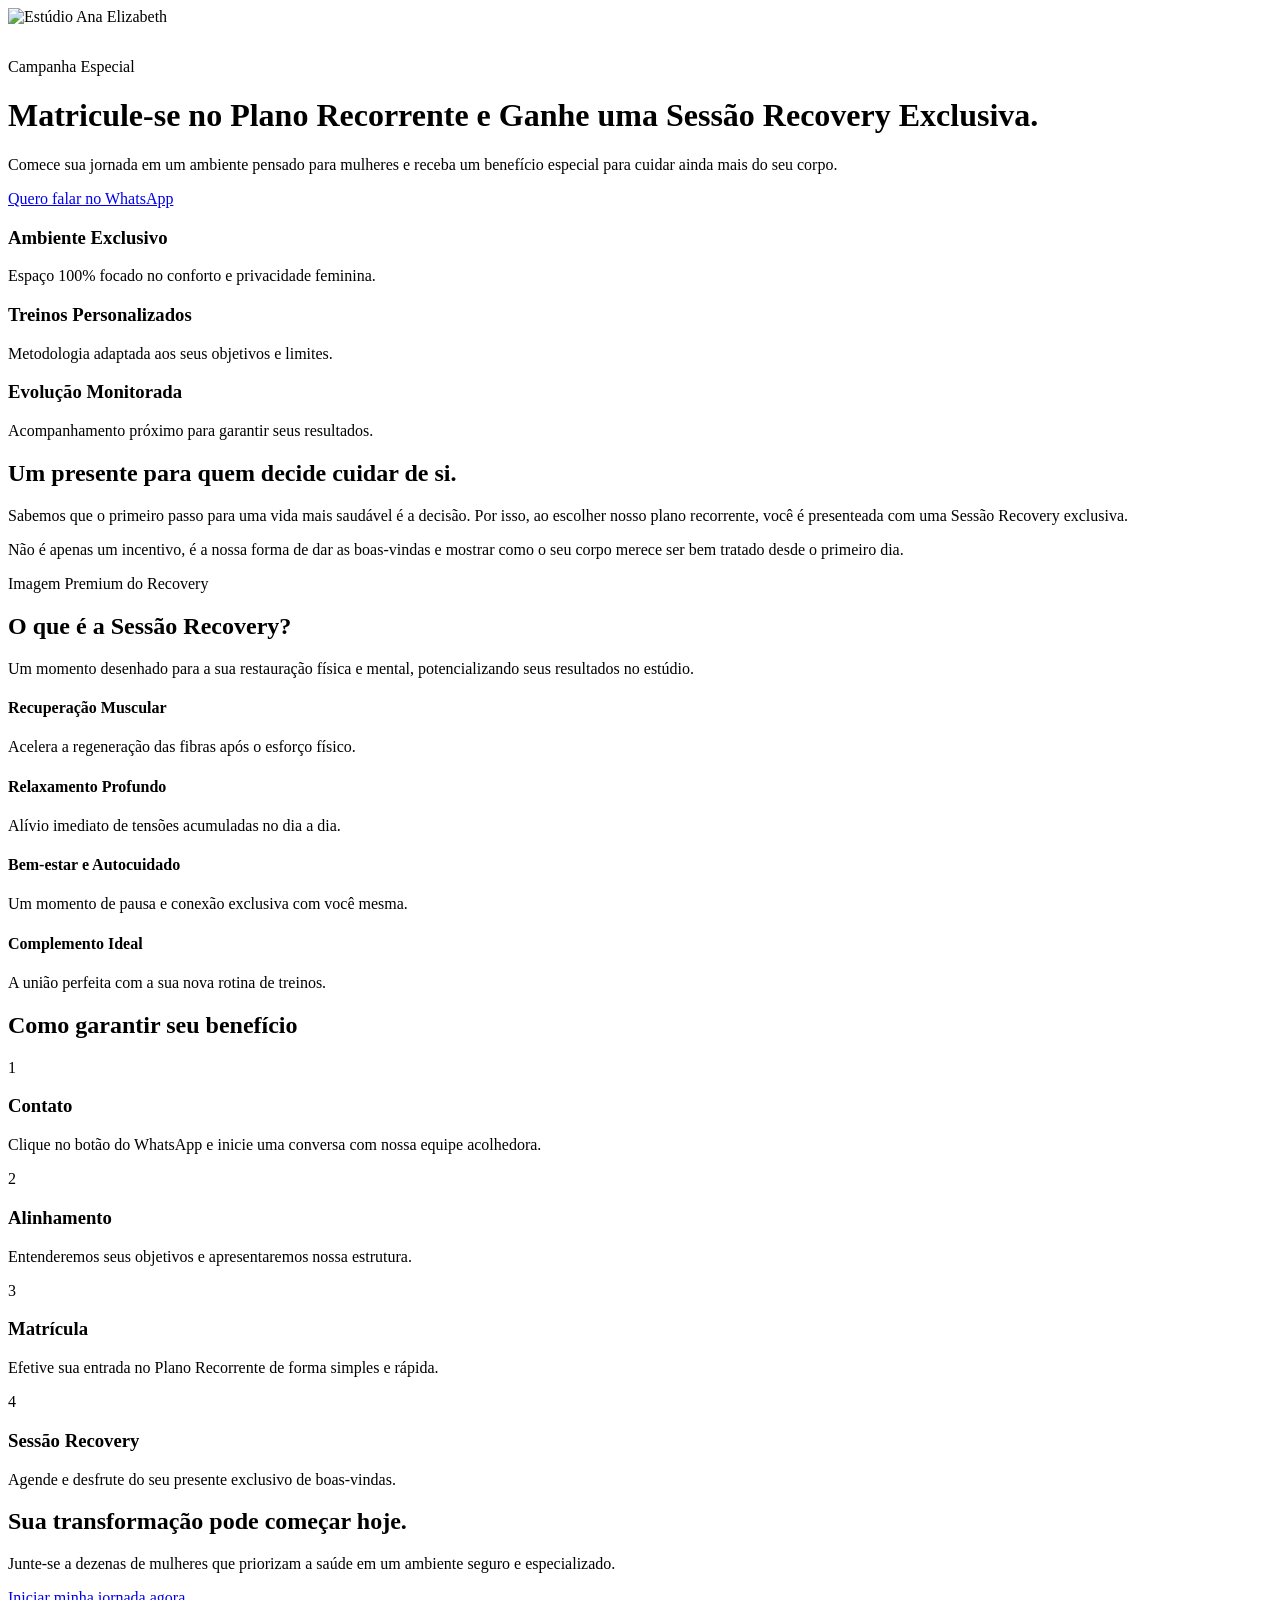
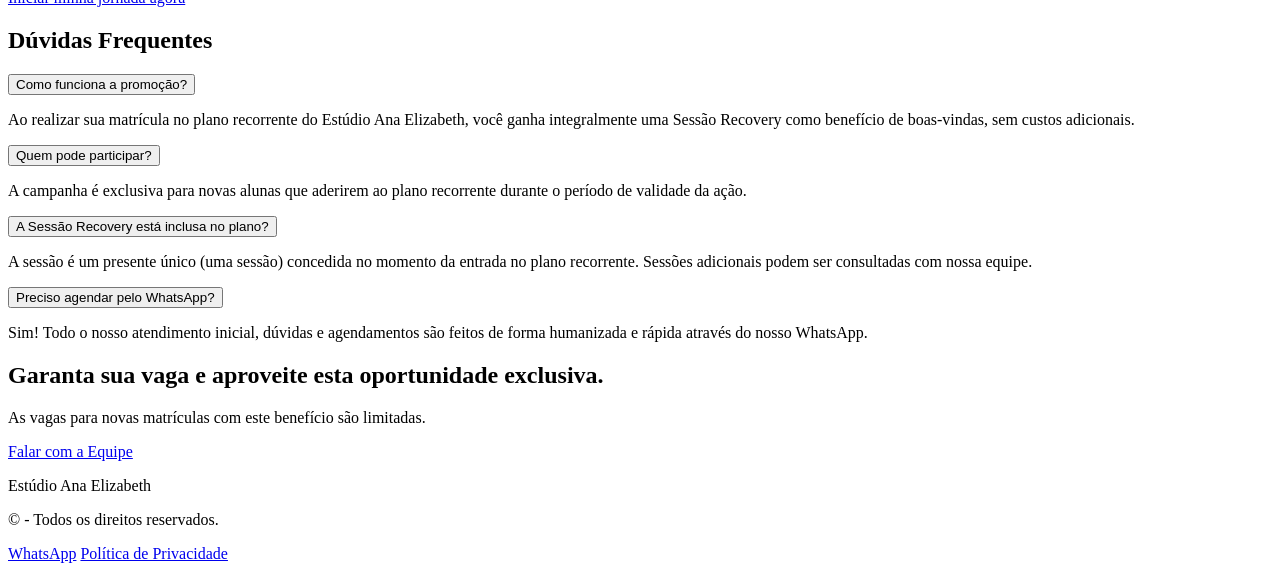
==== promorecovery/index.html @ b17759b6 "HTML index.html" ====
<!DOCTYPE html>
<html lang="pt-BR">
<head>
    <meta charset="UTF-8">
    <meta name="viewport" content="width=device-width, initial-scale=1.0">
    <title>Campanha Especial Recovery | Estúdio Ana Elizabeth</title>
    <meta name="description" content="Matricule-se no Plano Recorrente e Ganhe uma Sessão Recovery Exclusiva. Ambiente premium e exclusivo para mulheres cuidarem da saúde, bem-estar e longevidade.">
    
    <!-- Open Graph / Redes Sociais -->
    <meta property="og:title" content="Campanha Especial Recovery | Estúdio Ana Elizabeth">
    <meta property="og:description" content="Matricule-se no Plano Recorrente e Ganhe uma Sessão Recovery Exclusiva.">
    <meta property="og:type" content="website">
    
    <!-- Tipografia Inter -->
    <link rel="preconnect" href="https://fonts.googleapis.com">
    <link rel="preconnect" href="https://fonts.gstatic.com" crossorigin>
    <link href="https://fonts.googleapis.com/css2?family=Inter:wght@300;400;500;600;700&display=swap" rel="stylesheet">
    
    <!-- Ícones Elegantes (Phosphor Icons) -->
    <script src="https://unpkg.com/@phosphor-icons/web"></script>
    
    <!-- Estilos -->
    <link rel="stylesheet" href="style.css">
</head>
<body>

    <!-- Hero Section -->
    <header class="hero section-padding reveal">
        <div class="container text-center">
            <div class="logo">
                <!-- Placeholder para a Logo. Substitua pelo caminho real da imagem -->
                <img src="logo-estudio.svg" alt="Estúdio Ana Elizabeth" style="max-height: 60px; margin-bottom: 2rem;">
            </div>
            <span class="badge">Campanha Especial</span>
            <h1>Matricule-se no Plano Recorrente e Ganhe uma <span>Sessão Recovery</span> Exclusiva.</h1>
            <p class="subtitle">Comece sua jornada em um ambiente pensado para mulheres e receba um benefício especial para cuidar ainda mais do seu corpo.</p>
            <a href="https://wa.me/5511948718238?text=Ol%C3%A1!%20Vi%20a%20promo%C3%A7%C3%A3o%20da%20Sess%C3%A3o%20Recovery%20e%20gostaria%20de%20saber%20como%20participar." target="_blank" rel="noopener noreferrer" class="btn-primary" aria-label="Falar no WhatsApp">
                <i class="ph ph-whatsapp-logo"></i> Quero falar no WhatsApp
            </a>
        </div>
    </header>

    <!-- Credibilidade -->
    <section class="credibility section-padding reveal">
        <div class="container grid-features">
            <div class="card-feature">
                <i class="ph-light ph-users-three"></i>
                <h3>Ambiente Exclusivo</h3>
                <p>Espaço 100% focado no conforto e privacidade feminina.</p>
            </div>
            <div class="card-feature">
                <i class="ph-light ph-barbell"></i>
                <h3>Treinos Personalizados</h3>
                <p>Metodologia adaptada aos seus objetivos e limites.</p>
            </div>
            <div class="card-feature">
                <i class="ph-light ph-trend-up"></i>
                <h3>Evolução Monitorada</h3>
                <p>Acompanhamento próximo para garantir seus resultados.</p>
            </div>
        </div>
    </section>

    <!-- Sobre a Promoção -->
    <section class="promo-details section-padding reveal">
        <div class="container flex-split">
            <div class="promo-text">
                <h2>Um presente para quem decide cuidar de si.</h2>
                <p>Sabemos que o primeiro passo para uma vida mais saudável é a decisão. Por isso, ao escolher nosso plano recorrente, você é presenteada com uma Sessão Recovery exclusiva.</p>
                <p>Não é apenas um incentivo, é a nossa forma de dar as boas-vindas e mostrar como o seu corpo merece ser bem tratado desde o primeiro dia.</p>
            </div>
            <div class="promo-image">
                <!-- Placeholder: Insira uma foto premium do estúdio ou do espaço de recovery -->
                <div class="image-placeholder">Imagem Premium do Recovery</div>
            </div>
        </div>
    </section>

    <!-- Explicando o Recovery -->
    <section class="recovery-info section-padding reveal">
        <div class="container text-center">
            <h2>O que é a Sessão Recovery?</h2>
            <p class="subtitle">Um momento desenhado para a sua restauração física e mental, potencializando seus resultados no estúdio.</p>
            
            <div class="grid-benefits">
                <div class="benefit-item">
                    <i class="ph-light ph-heartbeat"></i>
                    <h4>Recuperação Muscular</h4>
                    <p>Acelera a regeneração das fibras após o esforço físico.</p>
                </div>
                <div class="benefit-item">
                    <i class="ph-light ph-wind"></i>
                    <h4>Relaxamento Profundo</h4>
                    <p>Alívio imediato de tensões acumuladas no dia a dia.</p>
                </div>
                <div class="benefit-item">
                    <i class="ph-light ph-sparkle"></i>
                    <h4>Bem-estar e Autocuidado</h4>
                    <p>Um momento de pausa e conexão exclusiva com você mesma.</p>
                </div>
                <div class="benefit-item">
                    <i class="ph-light ph-arrows-merge"></i>
                    <h4>Complemento Ideal</h4>
                    <p>A união perfeita com a sua nova rotina de treinos.</p>
                </div>
            </div>
        </div>
    </section>

    <!-- Como Participar (Timeline) -->
    <section class="timeline-section section-padding reveal">
        <div class="container">
            <h2 class="text-center">Como garantir seu benefício</h2>
            <div class="timeline">
                <div class="timeline-item">
                    <div class="timeline-dot">1</div>
                    <div class="timeline-content">
                        <h3>Contato</h3>
                        <p>Clique no botão do WhatsApp e inicie uma conversa com nossa equipe acolhedora.</p>
                    </div>
                </div>
                <div class="timeline-item">
                    <div class="timeline-dot">2</div>
                    <div class="timeline-content">
                        <h3>Alinhamento</h3>
                        <p>Entenderemos seus objetivos e apresentaremos nossa estrutura.</p>
                    </div>
                </div>
                <div class="timeline-item">
                    <div class="timeline-dot">3</div>
                    <div class="timeline-content">
                        <h3>Matrícula</h3>
                        <p>Efetive sua entrada no Plano Recorrente de forma simples e rápida.</p>
                    </div>
                </div>
                <div class="timeline-item">
                    <div class="timeline-dot">4</div>
                    <div class="timeline-content">
                        <h3>Sessão Recovery</h3>
                        <p>Agende e desfrute do seu presente exclusivo de boas-vindas.</p>
                    </div>
                </div>
            </div>
        </div>
    </section>

    <!-- CTA Intermediário -->
    <section class="cta-mid section-padding reveal">
        <div class="container text-center bg-card-accent rounded-box">
            <h2>Sua transformação pode começar hoje.</h2>
            <p>Junte-se a dezenas de mulheres que priorizam a saúde em um ambiente seguro e especializado.</p>
            <a href="https://wa.me/5511948718238?text=Ol%C3%A1!%20Vi%20a%20promo%C3%A7%C3%A3o%20da%20Sess%C3%A3o%20Recovery%20e%20gostaria%20de%20saber%20como%20participar." target="_blank" rel="noopener noreferrer" class="btn-primary large mt-2">
                Iniciar minha jornada agora
            </a>
        </div>
    </section>

    <!-- FAQ -->
    <section class="faq section-padding reveal">
        <div class="container">
            <h2 class="text-center">Dúvidas Frequentes</h2>
            <div class="accordion">
                <div class="accordion-item">
                    <button class="accordion-header" aria-expanded="false">
                        Como funciona a promoção?
                        <i class="ph ph-caret-down"></i>
                    </button>
                    <div class="accordion-body">
                        <p>Ao realizar sua matrícula no plano recorrente do Estúdio Ana Elizabeth, você ganha integralmente uma Sessão Recovery como benefício de boas-vindas, sem custos adicionais.</p>
                    </div>
                </div>
                <div class="accordion-item">
                    <button class="accordion-header" aria-expanded="false">
                        Quem pode participar?
                        <i class="ph ph-caret-down"></i>
                    </button>
                    <div class="accordion-body">
                        <p>A campanha é exclusiva para novas alunas que aderirem ao plano recorrente durante o período de validade da ação.</p>
                    </div>
                </div>
                <div class="accordion-item">
                    <button class="accordion-header" aria-expanded="false">
                        A Sessão Recovery está inclusa no plano?
                        <i class="ph ph-caret-down"></i>
                    </button>
                    <div class="accordion-body">
                        <p>A sessão é um presente único (uma sessão) concedida no momento da entrada no plano recorrente. Sessões adicionais podem ser consultadas com nossa equipe.</p>
                    </div>
                </div>
                <div class="accordion-item">
                    <button class="accordion-header" aria-expanded="false">
                        Preciso agendar pelo WhatsApp?
                        <i class="ph ph-caret-down"></i>
                    </button>
                    <div class="accordion-body">
                        <p>Sim! Todo o nosso atendimento inicial, dúvidas e agendamentos são feitos de forma humanizada e rápida através do nosso WhatsApp.</p>
                    </div>
                </div>
            </div>
        </div>
    </section>

    <!-- CTA Final -->
    <section class="cta-final section-padding reveal">
        <div class="container text-center">
            <h2>Garanta sua vaga e aproveite esta oportunidade exclusiva.</h2>
            <p class="subtitle">As vagas para novas matrículas com este benefício são limitadas.</p>
            <a href="https://wa.me/5511948718238?text=Ol%C3%A1!%20Vi%20a%20promo%C3%A7%C3%A3o%20da%20Sess%C3%A3o%20Recovery%20e%20gostaria%20de%20saber%20como%20participar." target="_blank" rel="noopener noreferrer" class="btn-primary huge pulse">
                <i class="ph ph-whatsapp-logo"></i> Falar com a Equipe
            </a>
        </div>
    </section>

    <!-- Rodapé -->
    <footer class="footer text-center">
        <div class="container">
            <p class="brand-footer">Estúdio Ana Elizabeth</p>
            <p class="copyright">&copy; <span id="year"></span> - Todos os direitos reservados.</p>
            <div class="footer-links">
                <a href="https://wa.me/5511948718238" target="_blank">WhatsApp</a>
                <a href="#">Política de Privacidade</a>
            </div>
        </div>
    </footer>

    <script src="script.js"></script>
</body>
</html>
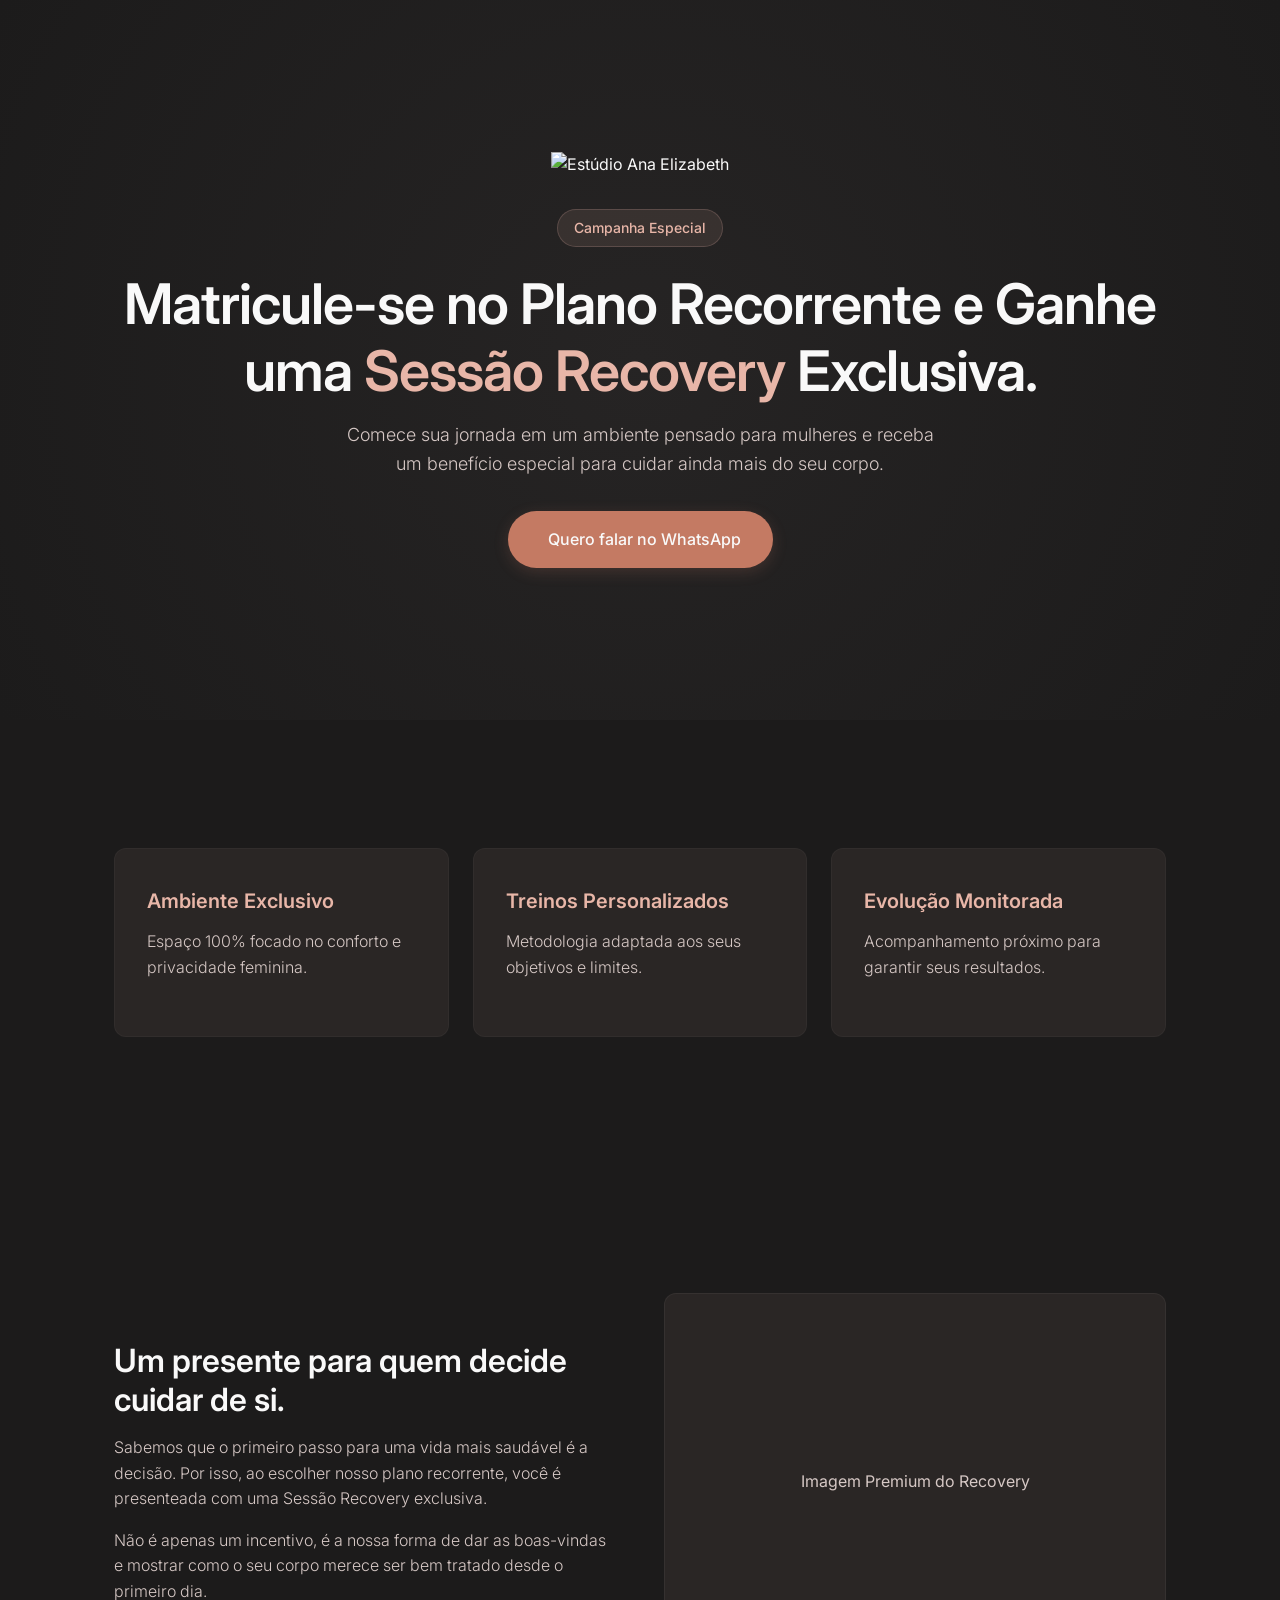
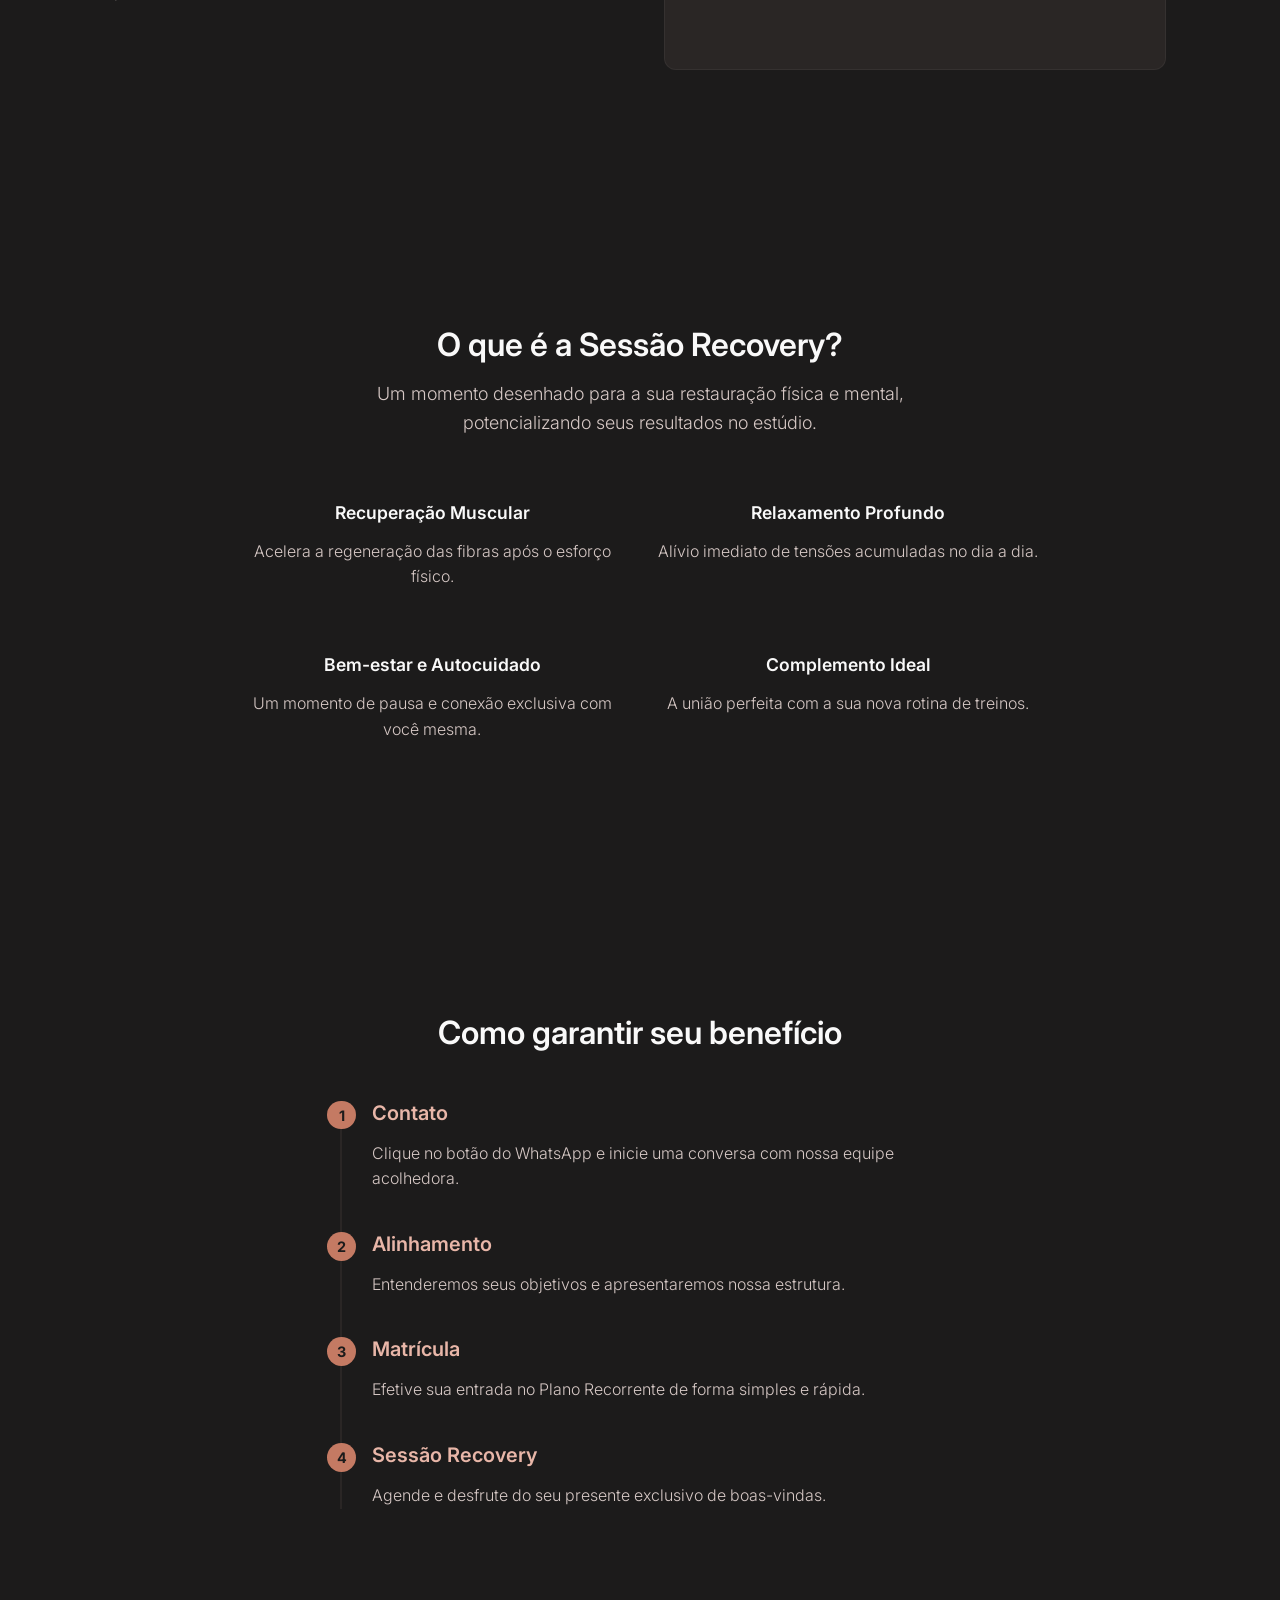
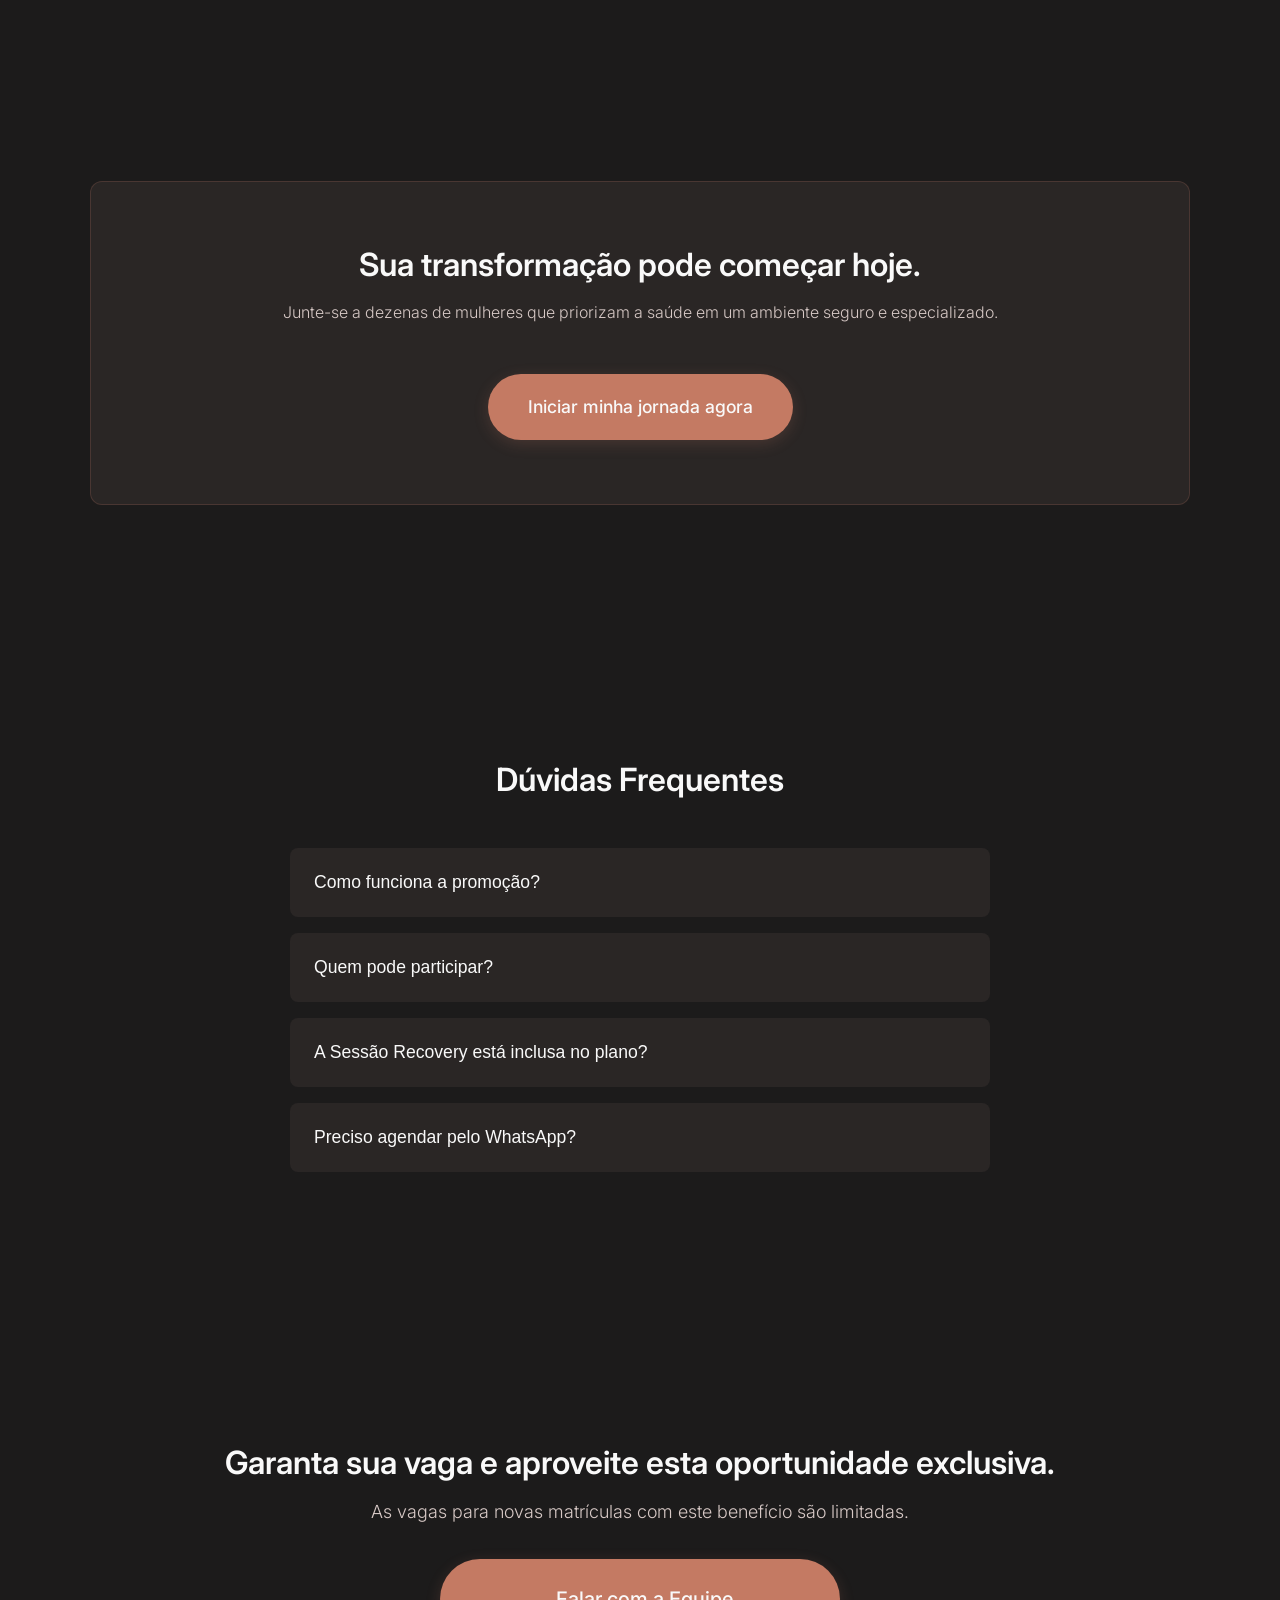
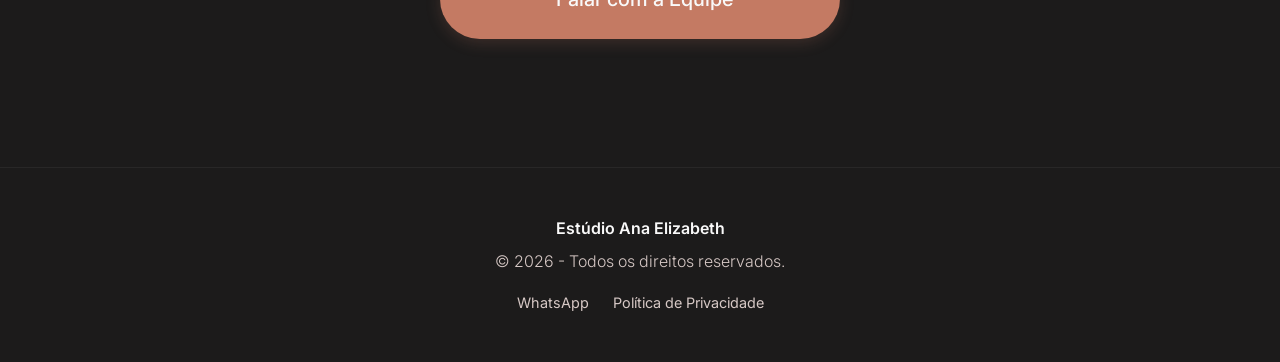
==== commit cdb7b0f1: "Update index.html" ====
--- a/promorecovery/index.html
+++ b/promorecovery/index.html
@@ -20,7 +20,7 @@
     <script src="https://unpkg.com/@phosphor-icons/web"></script>
     
     <!-- Estilos -->
-    <link rel="stylesheet" href="style.css">
+    <link rel="stylesheet" href="CSS style.css">
 </head>
 <body>
 
@@ -223,6 +223,6 @@
         </div>
     </footer>
 
-    <script src="script.js"></script>
+    <script src="JavaScript.js"></script>
 </body>
 </html>
--- a/promorecovery/CSS style.css
+++ b/promorecovery/CSS style.css
@@ -0,0 +1,394 @@
+/* ==========================================================================
+   Variáveis e Reset
+   ========================================================================== */
+   :root {
+    --bg-main: #1C1B1B;
+    --bg-card: #2A2625;
+    --accent: #C47A63;
+    --accent-hover: #b06b55;
+    --accent-light: #E8B6A8;
+    --text-main: #F9F9F9;
+    --text-sec: #D6C8C5;
+    --border-radius: 12px;
+    --transition: 0.3s cubic-bezier(0.25, 0.8, 0.25, 1);
+}
+
+* {
+    margin: 0;
+    padding: 0;
+    box-sizing: border-box;
+}
+
+html {
+    scroll-behavior: smooth;
+}
+
+body {
+    font-family: 'Inter', sans-serif;
+    background-color: var(--bg-main);
+    color: var(--text-main);
+    line-height: 1.6;
+    -webkit-font-smoothing: antialiased;
+}
+
+/* ==========================================================================
+   Tipografia
+   ========================================================================== */
+h1, h2, h3, h4 {
+    font-weight: 600;
+    line-height: 1.2;
+    margin-bottom: 1rem;
+}
+
+h1 {
+    font-size: 2.5rem;
+    letter-spacing: -1px;
+}
+
+h1 span {
+    color: var(--accent-light);
+}
+
+h2 { font-size: 2rem; }
+h3 { font-size: 1.25rem; color: var(--accent-light); }
+h4 { font-size: 1.1rem; margin-top: 1rem; color: var(--text-main); }
+
+p {
+    color: var(--text-sec);
+    margin-bottom: 1rem;
+    font-size: 1rem;
+    font-weight: 300;
+}
+
+.subtitle {
+    font-size: 1.125rem;
+    max-width: 600px;
+    margin: 0 auto 2rem auto;
+}
+
+.text-center { text-align: center; }
+
+/* ==========================================================================
+   Layout e Estrutura
+   ========================================================================== */
+.container {
+    width: 100%;
+    max-width: 1100px;
+    margin: 0 auto;
+    padding: 0 1.5rem;
+}
+
+.section-padding {
+    padding: 5rem 0;
+}
+
+.mt-2 { margin-top: 2rem; }
+
+/* ==========================================================================
+   Componentes
+   ========================================================================== */
+/* Botões */
+.btn-primary {
+    display: inline-flex;
+    align-items: center;
+    justify-content: center;
+    gap: 0.5rem;
+    background-color: var(--accent);
+    color: var(--text-main);
+    text-decoration: none;
+    padding: 1rem 2rem;
+    border-radius: 50px;
+    font-weight: 500;
+    font-size: 1rem;
+    transition: var(--transition);
+    border: none;
+    cursor: pointer;
+    box-shadow: 0 4px 15px rgba(196, 122, 99, 0.2);
+}
+
+.btn-primary:hover {
+    background-color: var(--accent-hover);
+    transform: translateY(-3px);
+    box-shadow: 0 8px 25px rgba(196, 122, 99, 0.4);
+}
+
+.btn-primary.large {
+    padding: 1.2rem 2.5rem;
+    font-size: 1.1rem;
+}
+
+.btn-primary.huge {
+    padding: 1.5rem 3rem;
+    font-size: 1.25rem;
+    width: 100%;
+    max-width: 400px;
+}
+
+/* Badge */
+.badge {
+    display: inline-block;
+    background-color: rgba(232, 182, 168, 0.1);
+    color: var(--accent-light);
+    padding: 0.4rem 1rem;
+    border-radius: 20px;
+    font-size: 0.875rem;
+    font-weight: 500;
+    margin-bottom: 1.5rem;
+    border: 1px solid rgba(232, 182, 168, 0.2);
+}
+
+/* ==========================================================================
+   Seções Específicas
+   ========================================================================== */
+/* Hero */
+.hero {
+    min-height: 80vh;
+    display: flex;
+    align-items: center;
+    background: radial-gradient(circle at center, #262424 0%, var(--bg-main) 100%);
+    padding-top: 6rem;
+}
+
+/* Cards Credibilidade */
+.grid-features {
+    display: grid;
+    grid-template-columns: 1fr;
+    gap: 1.5rem;
+}
+
+.card-feature {
+    background-color: var(--bg-card);
+    padding: 2.5rem 2rem;
+    border-radius: var(--border-radius);
+    transition: var(--transition);
+    border: 1px solid rgba(255,255,255,0.03);
+}
+
+.card-feature:hover {
+    transform: translateY(-5px);
+    border-color: rgba(196, 122, 99, 0.3);
+}
+
+.card-feature i {
+    font-size: 2.5rem;
+    color: var(--accent);
+    margin-bottom: 1.5rem;
+}
+
+/* Split Section (Promo) */
+.flex-split {
+    display: flex;
+    flex-direction: column;
+    gap: 3rem;
+    align-items: center;
+}
+
+.image-placeholder {
+    width: 100%;
+    aspect-ratio: 4/3;
+    background-color: var(--bg-card);
+    border-radius: var(--border-radius);
+    display: flex;
+    align-items: center;
+    justify-content: center;
+    color: var(--text-sec);
+    border: 1px solid rgba(255,255,255,0.05);
+}
+
+/* Grid Benefícios Recovery */
+.grid-benefits {
+    display: grid;
+    grid-template-columns: 1fr;
+    gap: 2rem;
+    margin-top: 3rem;
+}
+
+.benefit-item i {
+    font-size: 2rem;
+    color: var(--accent-light);
+}
+
+/* Timeline */
+.timeline {
+    position: relative;
+    max-width: 600px;
+    margin: 3rem auto 0;
+    padding-left: 2rem;
+}
+
+.timeline::before {
+    content: '';
+    position: absolute;
+    left: 0;
+    top: 0;
+    bottom: 0;
+    width: 2px;
+    background-color: var(--bg-card);
+}
+
+.timeline-item {
+    position: relative;
+    margin-bottom: 2.5rem;
+}
+
+.timeline-item:last-child { margin-bottom: 0; }
+
+.timeline-dot {
+    position: absolute;
+    left: -2.8rem;
+    top: 0;
+    width: 1.8rem;
+    height: 1.8rem;
+    background-color: var(--accent);
+    color: var(--bg-main);
+    border-radius: 50%;
+    display: flex;
+    align-items: center;
+    justify-content: center;
+    font-weight: 700;
+    font-size: 0.9rem;
+}
+
+/* Bloco Destacado (CTA Intermediário) */
+.bg-card-accent {
+    background-color: var(--bg-card);
+    padding: 4rem 2rem;
+    border: 1px solid rgba(196, 122, 99, 0.2);
+}
+
+.rounded-box {
+    border-radius: var(--border-radius);
+}
+
+/* FAQ Accordion */
+.accordion {
+    max-width: 700px;
+    margin: 3rem auto 0;
+}
+
+.accordion-item {
+    background-color: var(--bg-card);
+    margin-bottom: 1rem;
+    border-radius: 8px;
+    overflow: hidden;
+}
+
+.accordion-header {
+    width: 100%;
+    text-align: left;
+    padding: 1.5rem;
+    background: none;
+    border: none;
+    color: var(--text-main);
+    font-size: 1.1rem;
+    font-weight: 500;
+    cursor: pointer;
+    display: flex;
+    justify-content: space-between;
+    align-items: center;
+    transition: var(--transition);
+}
+
+.accordion-header i {
+    transition: transform 0.3s ease;
+    color: var(--accent-light);
+}
+
+.accordion-header[aria-expanded="true"] i {
+    transform: rotate(180deg);
+}
+
+.accordion-body {
+    max-height: 0;
+    overflow: hidden;
+    transition: max-height 0.4s ease;
+}
+
+.accordion-body p {
+    padding: 0 1.5rem 1.5rem;
+    margin: 0;
+}
+
+/* Footer */
+.footer {
+    padding: 3rem 0;
+    border-top: 1px solid rgba(255,255,255,0.05);
+}
+
+.brand-footer {
+    color: var(--text-main);
+    font-weight: 600;
+    margin-bottom: 0.5rem;
+}
+
+.footer-links {
+    margin-top: 1rem;
+    display: flex;
+    justify-content: center;
+    gap: 1.5rem;
+}
+
+.footer-links a {
+    color: var(--text-sec);
+    text-decoration: none;
+    font-size: 0.9rem;
+    transition: color 0.2s;
+}
+
+.footer-links a:hover {
+    color: var(--accent-light);
+}
+
+/* ==========================================================================
+   Animações
+   ========================================================================== */
+.reveal {
+    opacity: 0;
+    transform: translateY(30px);
+    transition: all 0.8s cubic-bezier(0.5, 0, 0, 1);
+}
+
+.reveal.active {
+    opacity: 1;
+    transform: translateY(0);
+}
+
+@keyframes pulse {
+    0% { box-shadow: 0 0 0 0 rgba(196, 122, 99, 0.4); }
+    70% { box-shadow: 0 0 0 15px rgba(196, 122, 99, 0); }
+    100% { box-shadow: 0 0 0 0 rgba(196, 122, 99, 0); }
+}
+
+.pulse {
+    animation: pulse 2s infinite;
+}
+
+/* ==========================================================================
+   Media Queries (Desktop)
+   ========================================================================== */
+@media (min-width: 768px) {
+    h1 { font-size: 3.5rem; }
+    
+    .grid-features {
+        grid-template-columns: repeat(3, 1fr);
+    }
+    
+    .flex-split {
+        flex-direction: row;
+    }
+    
+    .promo-text, .promo-image {
+        flex: 1;
+    }
+
+    .grid-benefits {
+        grid-template-columns: repeat(2, 1fr);
+        max-width: 800px;
+        margin-left: auto;
+        margin-right: auto;
+    }
+    
+    .section-padding {
+        padding: 8rem 0;
+    }
+}
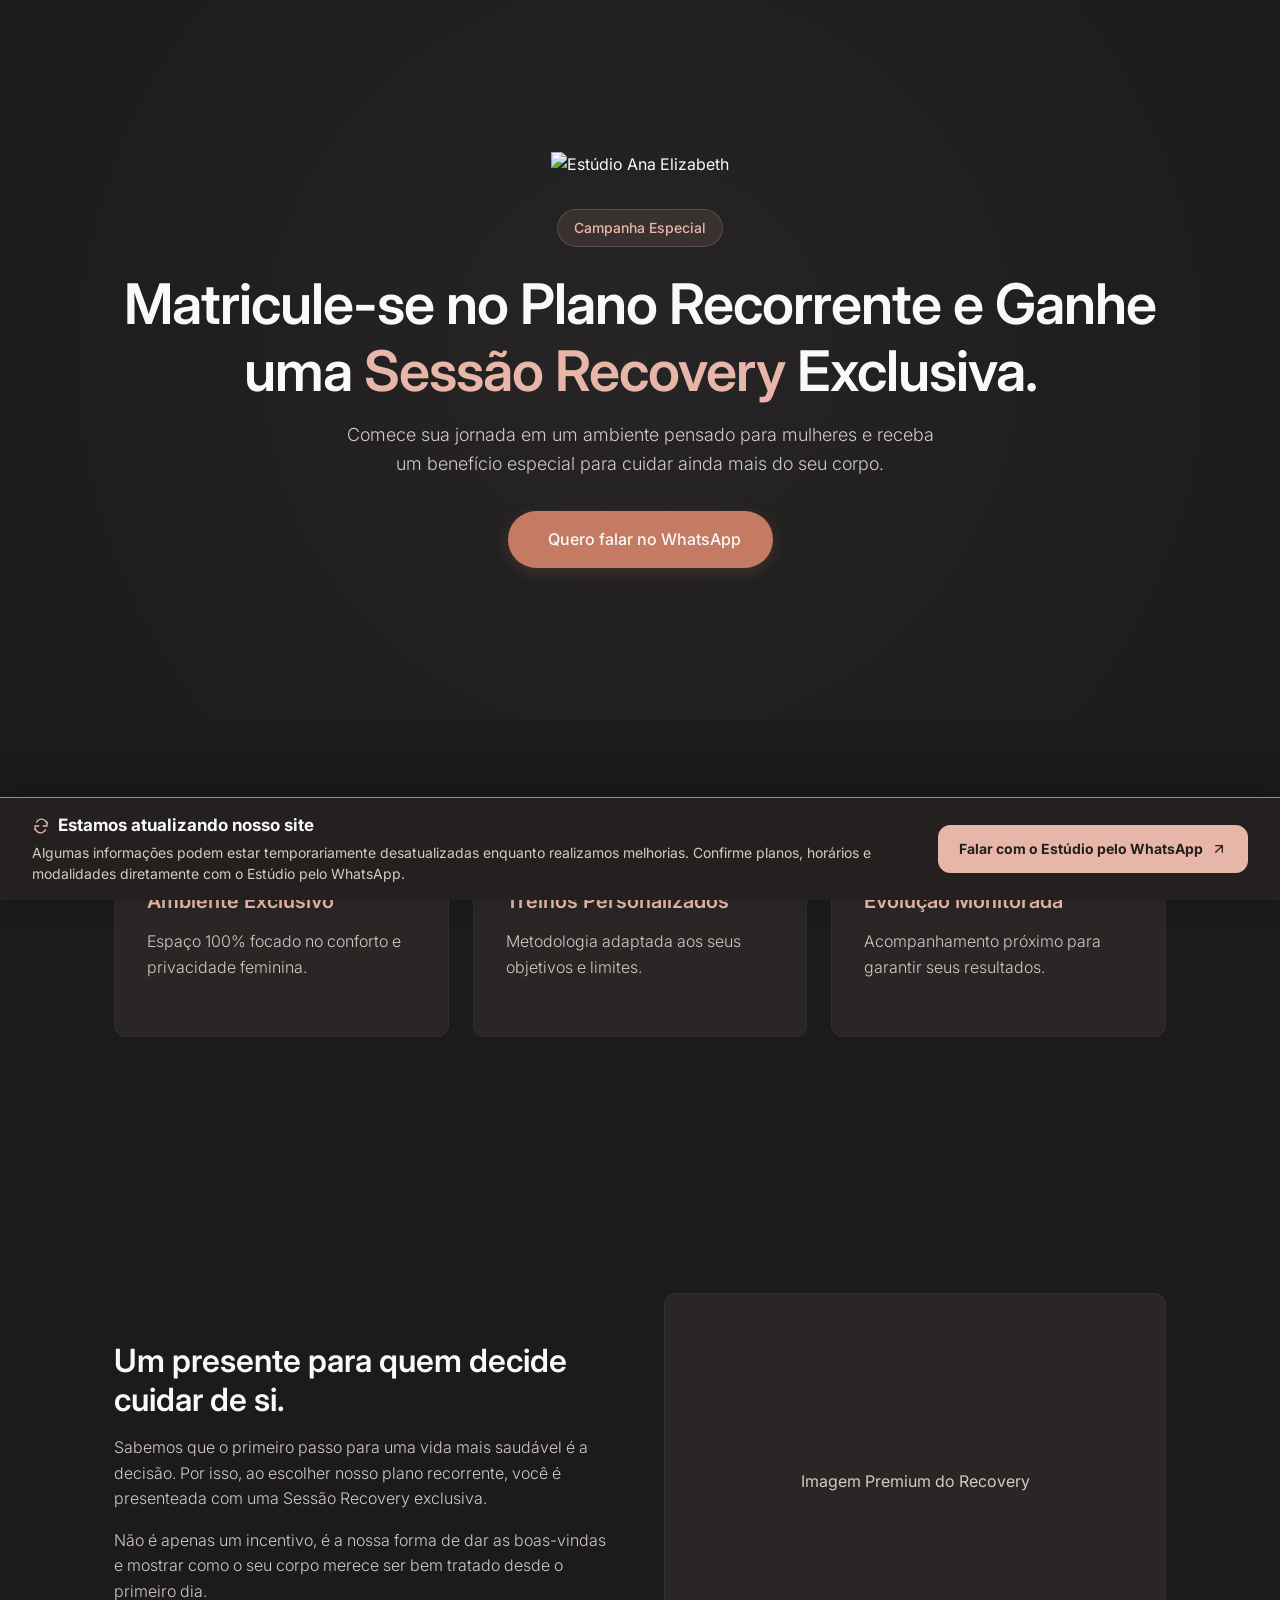
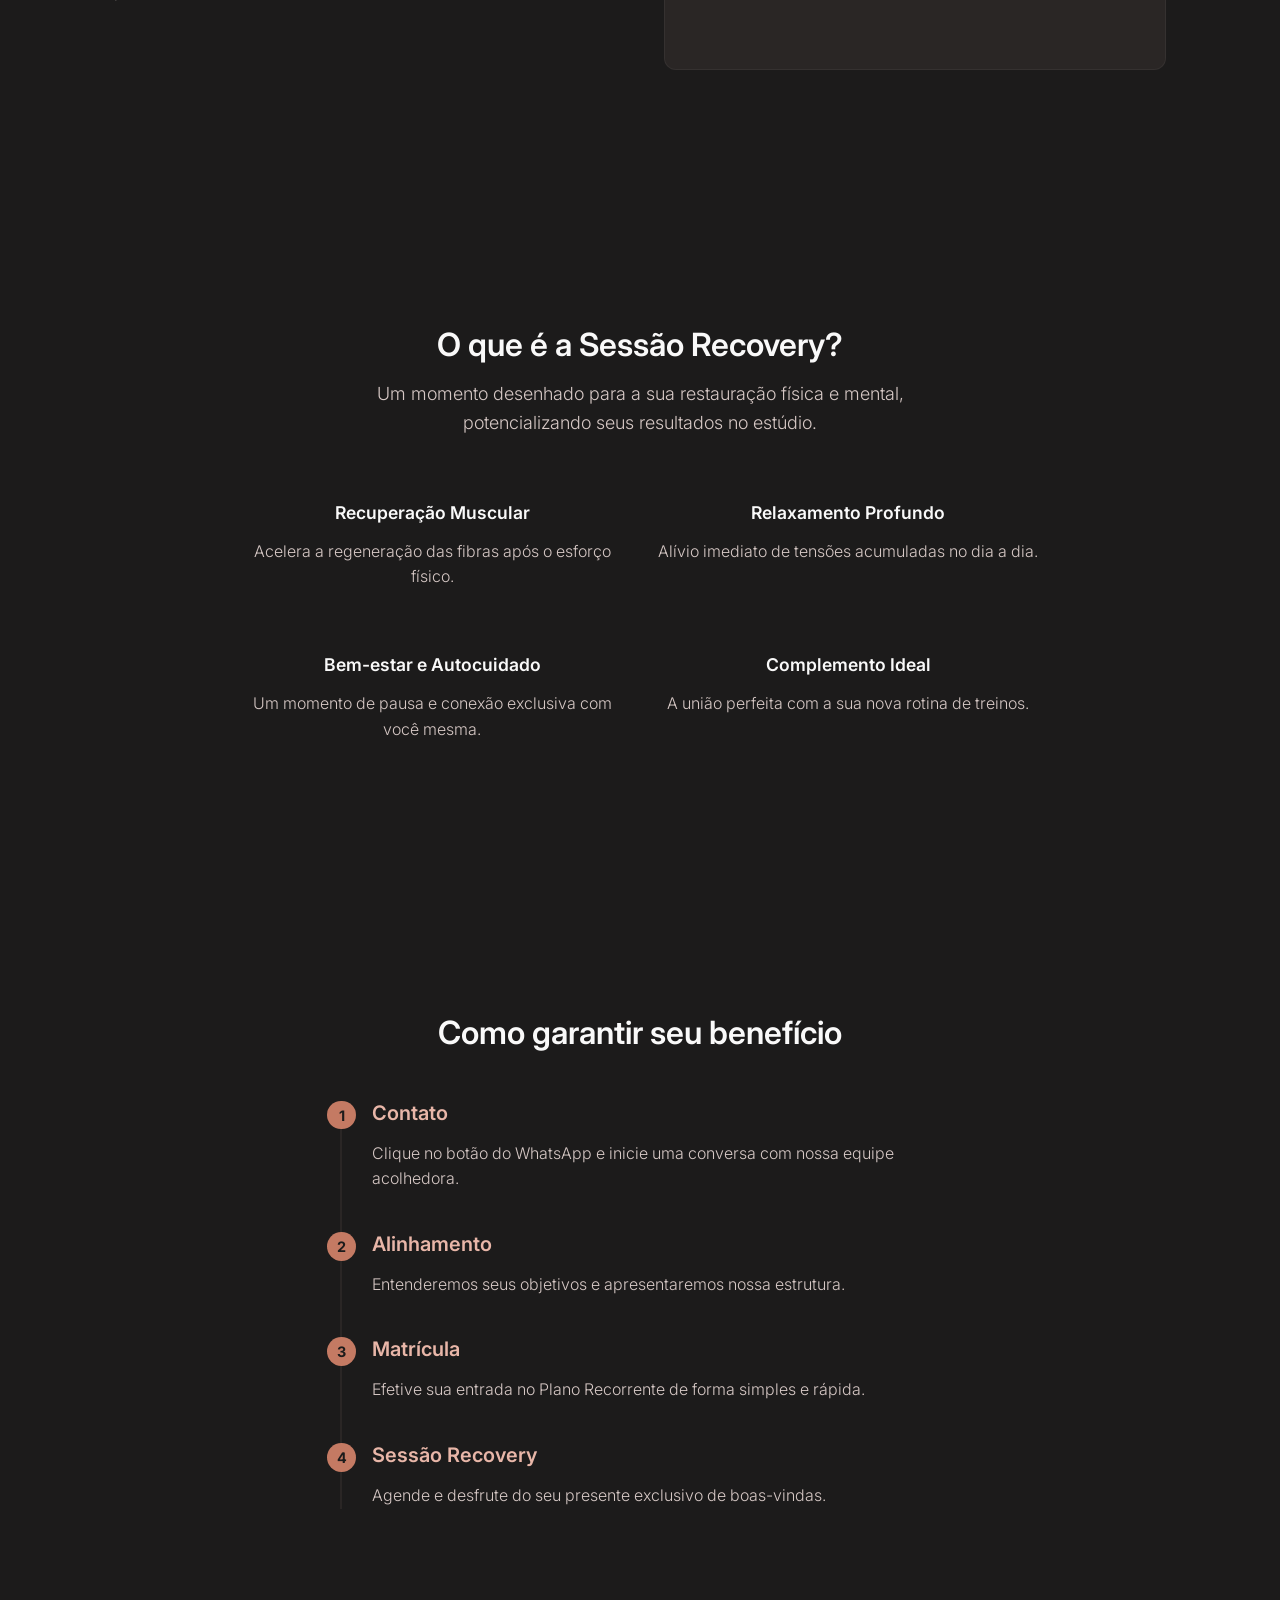
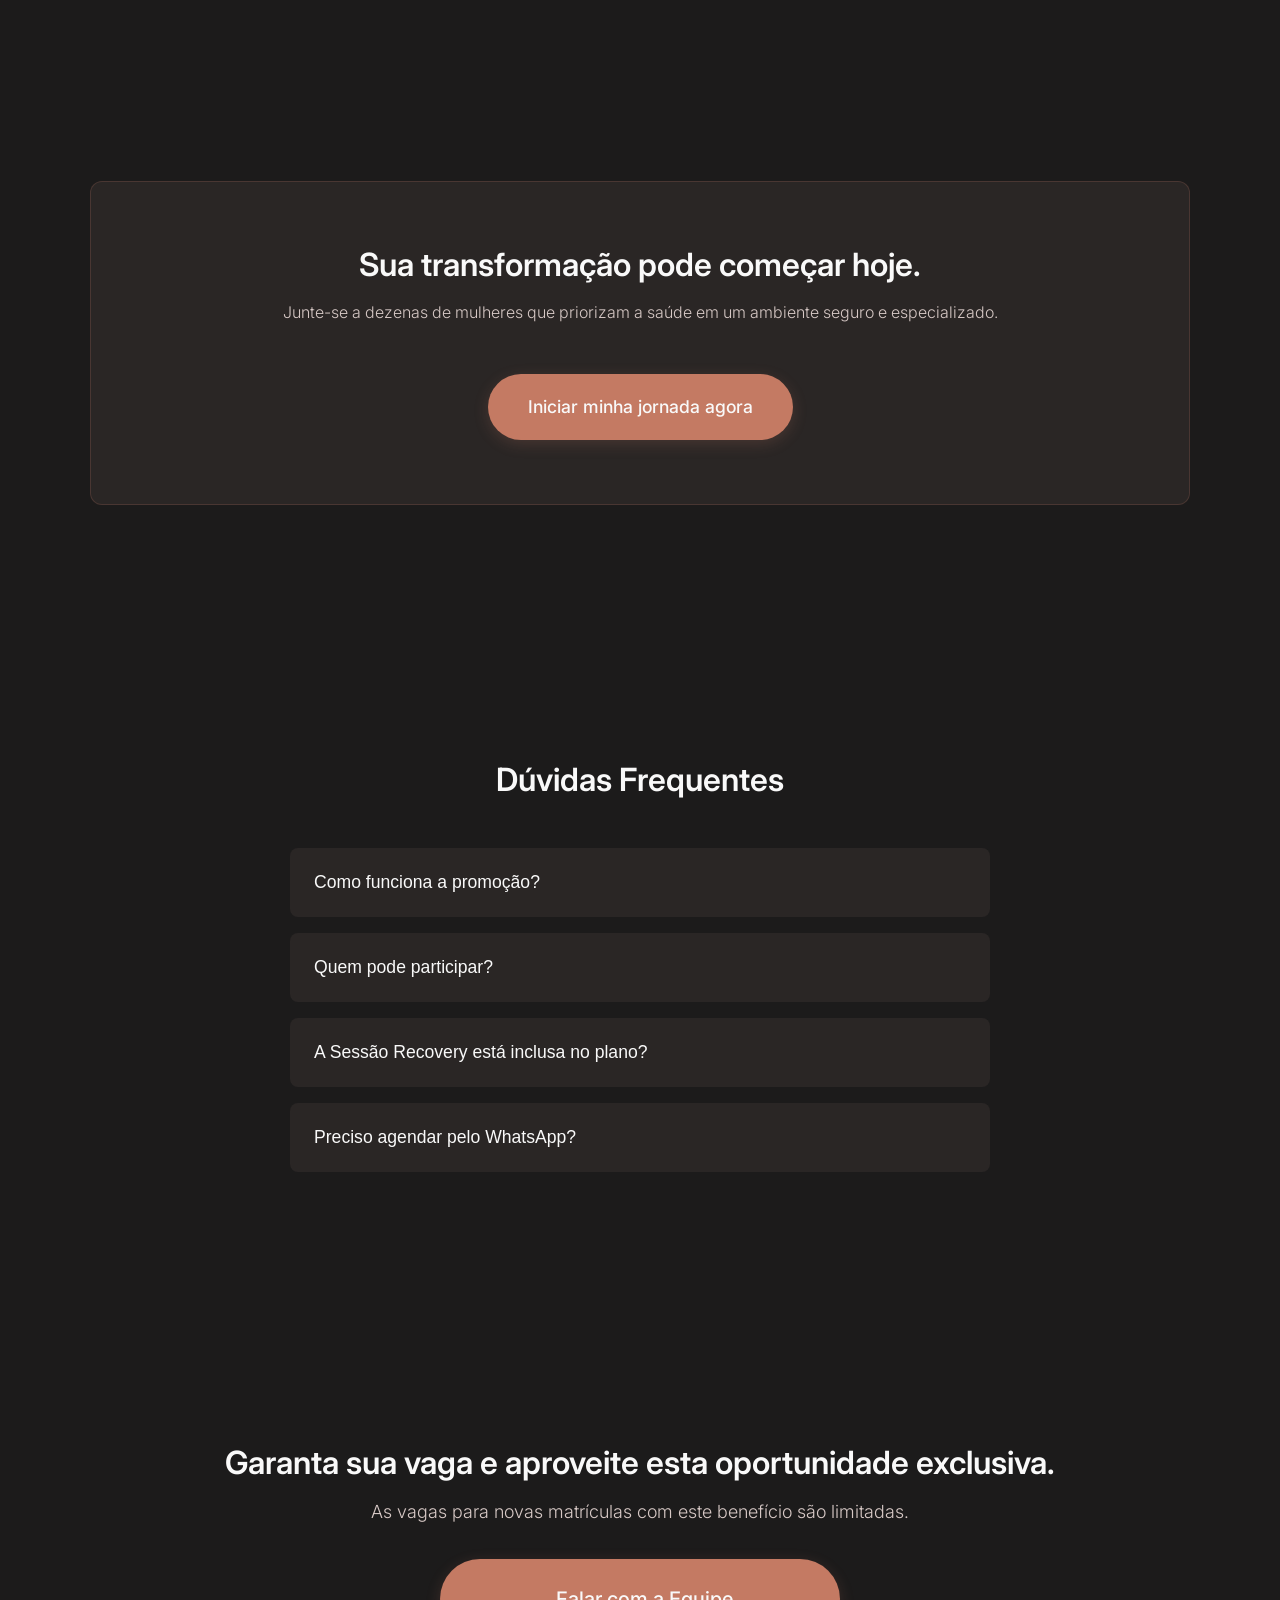
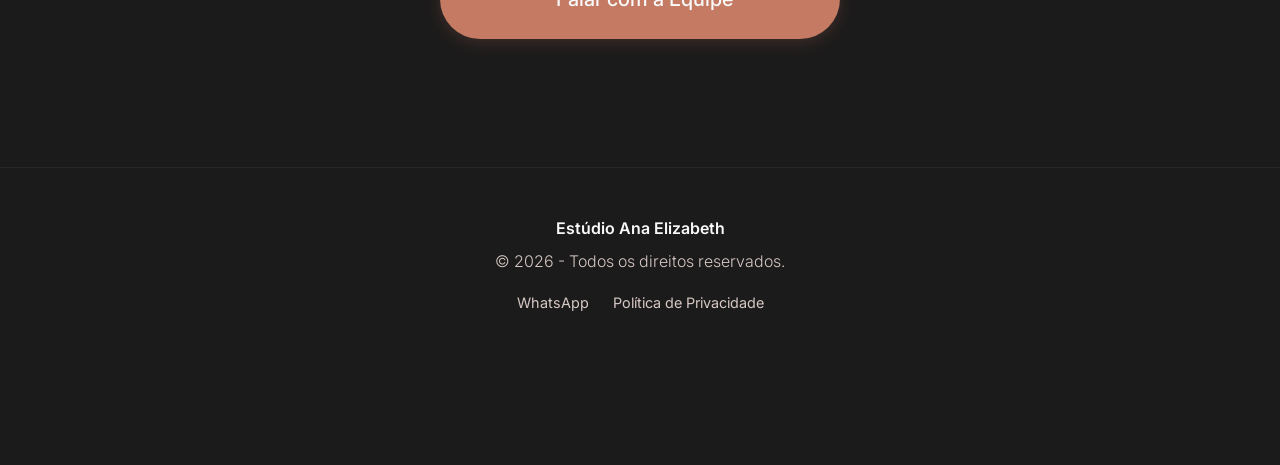
==== commit 78527645: "feat: adiciona aviso permanente de atualização nas páginas do site" ====
--- a/promorecovery/index.html
+++ b/promorecovery/index.html
@@ -21,8 +21,11 @@
     
     <!-- Estilos -->
     <link rel="stylesheet" href="CSS style.css">
+    <!-- Aviso de atualização compartilhado entre as páginas -->
+    <link rel="stylesheet" href="../assets/site-update.css">
+    <script src="../assets/site-update.js" defer></script>
 </head>
-<body>
+<body class="site-update-page">
 
     <!-- Hero Section -->
     <header class="hero section-padding reveal">
@@ -224,5 +227,27 @@
     </footer>
 
     <script src="JavaScript.js"></script>
+
+    <!-- Aviso permanente durante a atualização do site: sem dispensa e sem bloqueio de navegação. -->
+    <aside class="site-update-notice" aria-labelledby="site-update-title" aria-describedby="site-update-description">
+        <div class="site-update-notice__inner">
+            <div class="site-update-notice__message">
+                <p id="site-update-title" class="site-update-notice__title">
+                    <svg class="site-update-notice__icon" viewBox="0 0 24 24" fill="none" stroke="currentColor" stroke-width="1.8" stroke-linecap="round" stroke-linejoin="round" aria-hidden="true" focusable="false">
+                        <path d="M20 7v5h-5M4 17v-5h5"></path>
+                        <path d="M6.1 7a7 7 0 0 1 11.5-2L20 8M4 16l2.4 3A7 7 0 0 0 17.9 17"></path>
+                    </svg>
+                    Estamos atualizando nosso site
+                </p>
+                <p id="site-update-description" class="site-update-notice__description">Algumas informações podem estar temporariamente desatualizadas enquanto realizamos melhorias. Confirme planos, horários e modalidades diretamente com o Estúdio pelo WhatsApp.</p>
+            </div>
+            <a class="site-update-notice__cta" href="https://wa.me/5511948718238" target="_blank" rel="noopener noreferrer" aria-label="Falar com o Estúdio pelo WhatsApp (abre em nova aba)">
+                Falar com o Estúdio pelo WhatsApp
+                <svg viewBox="0 0 24 24" fill="none" stroke="currentColor" stroke-width="2" stroke-linecap="round" stroke-linejoin="round" aria-hidden="true" focusable="false">
+                    <path d="M7 17 17 7M7 7h10v10"></path>
+                </svg>
+            </a>
+        </div>
+    </aside>
 </body>
 </html>
--- a/assets/site-update.css
+++ b/assets/site-update.css
@@ -0,0 +1,115 @@
+/* Aviso de atualização: compartilhado entre as páginas do site. */
+body.site-update-page {
+    padding-bottom: var(--site-update-height, 240px);
+}
+
+html:has(.site-update-notice) {
+    scroll-padding-bottom: calc(var(--site-update-height, 240px) + 16px);
+}
+
+html:has(.site-update-page #navbar) {
+    scroll-padding-top: calc(var(--site-navigation-height, 104px) + 16px);
+}
+
+.site-update-notice {
+    position: fixed;
+    inset: auto 0 0;
+    z-index: 60;
+    max-height: 50svh;
+    overflow-y: auto;
+    box-sizing: border-box;
+    border-top: 1px solid #C47A63;
+    background: #24201F;
+    color: #F9F9F9;
+    box-shadow: 0 -8px 32px rgb(0 0 0 / 20%);
+    padding: 12px 16px calc(12px + env(safe-area-inset-bottom, 0px));
+    font-family: 'Inter', sans-serif;
+}
+
+.site-update-notice__inner {
+    display: flex;
+    flex-direction: column;
+    gap: 10px;
+    max-width: 1216px;
+    margin: 0 auto;
+}
+
+.site-update-notice__message { min-width: 0; }
+
+.site-update-notice__title {
+    display: flex;
+    align-items: center;
+    gap: 8px;
+    margin: 0 0 5px;
+    color: #F9F9F9;
+    font-size: 16px;
+    font-weight: 700;
+    line-height: 1.35;
+}
+
+.site-update-notice__icon {
+    width: 18px;
+    height: 18px;
+    flex: none;
+    color: #E8B6A8;
+}
+
+.site-update-notice__description {
+    margin: 0;
+    color: #D6C8C5;
+    font-size: 13px;
+    font-weight: 400;
+    line-height: 1.5;
+}
+
+.site-update-notice__cta {
+    display: inline-flex;
+    align-items: center;
+    justify-content: center;
+    gap: 8px;
+    min-height: 44px;
+    box-sizing: border-box;
+    padding: 11px 14px;
+    border: 1px solid #E8B6A8;
+    border-radius: 12px;
+    background: #E8B6A8;
+    color: #24201F;
+    font-size: 13px;
+    font-weight: 700;
+    line-height: 1.4;
+    text-align: center;
+    text-decoration: none;
+}
+
+.site-update-notice__cta:hover {
+    background: #F5D1C4;
+    border-color: #F5D1C4;
+}
+
+.site-update-notice__cta:focus-visible {
+    outline: 3px solid #F9F9F9;
+    outline-offset: 3px;
+}
+
+.site-update-notice__cta svg { width: 16px; height: 16px; flex: none; }
+
+/* O menu continua rolável quando aberto sobre telas pequenas. */
+.site-update-page #mobile-menu {
+    max-height: calc(100svh - var(--site-update-height, 240px) - var(--site-navigation-height, 104px));
+    overflow-y: auto;
+}
+
+@media (min-width: 560px) {
+    .site-update-notice { padding: 14px 24px calc(14px + env(safe-area-inset-bottom, 0px)); }
+    .site-update-notice__inner { flex-direction: row; align-items: center; gap: 24px; }
+    .site-update-notice__message { flex: 1; }
+    .site-update-notice__cta { width: 205px; flex: none; }
+}
+
+@media (min-width: 1024px) {
+    .site-update-notice { padding-top: 16px; padding-bottom: calc(16px + env(safe-area-inset-bottom, 0px)); }
+    .site-update-notice__title { font-size: 17px; }
+    .site-update-notice__description { font-size: 14px; }
+    .site-update-notice__cta { width: auto; padding: 13px 20px; font-size: 14px; }
+}
+
